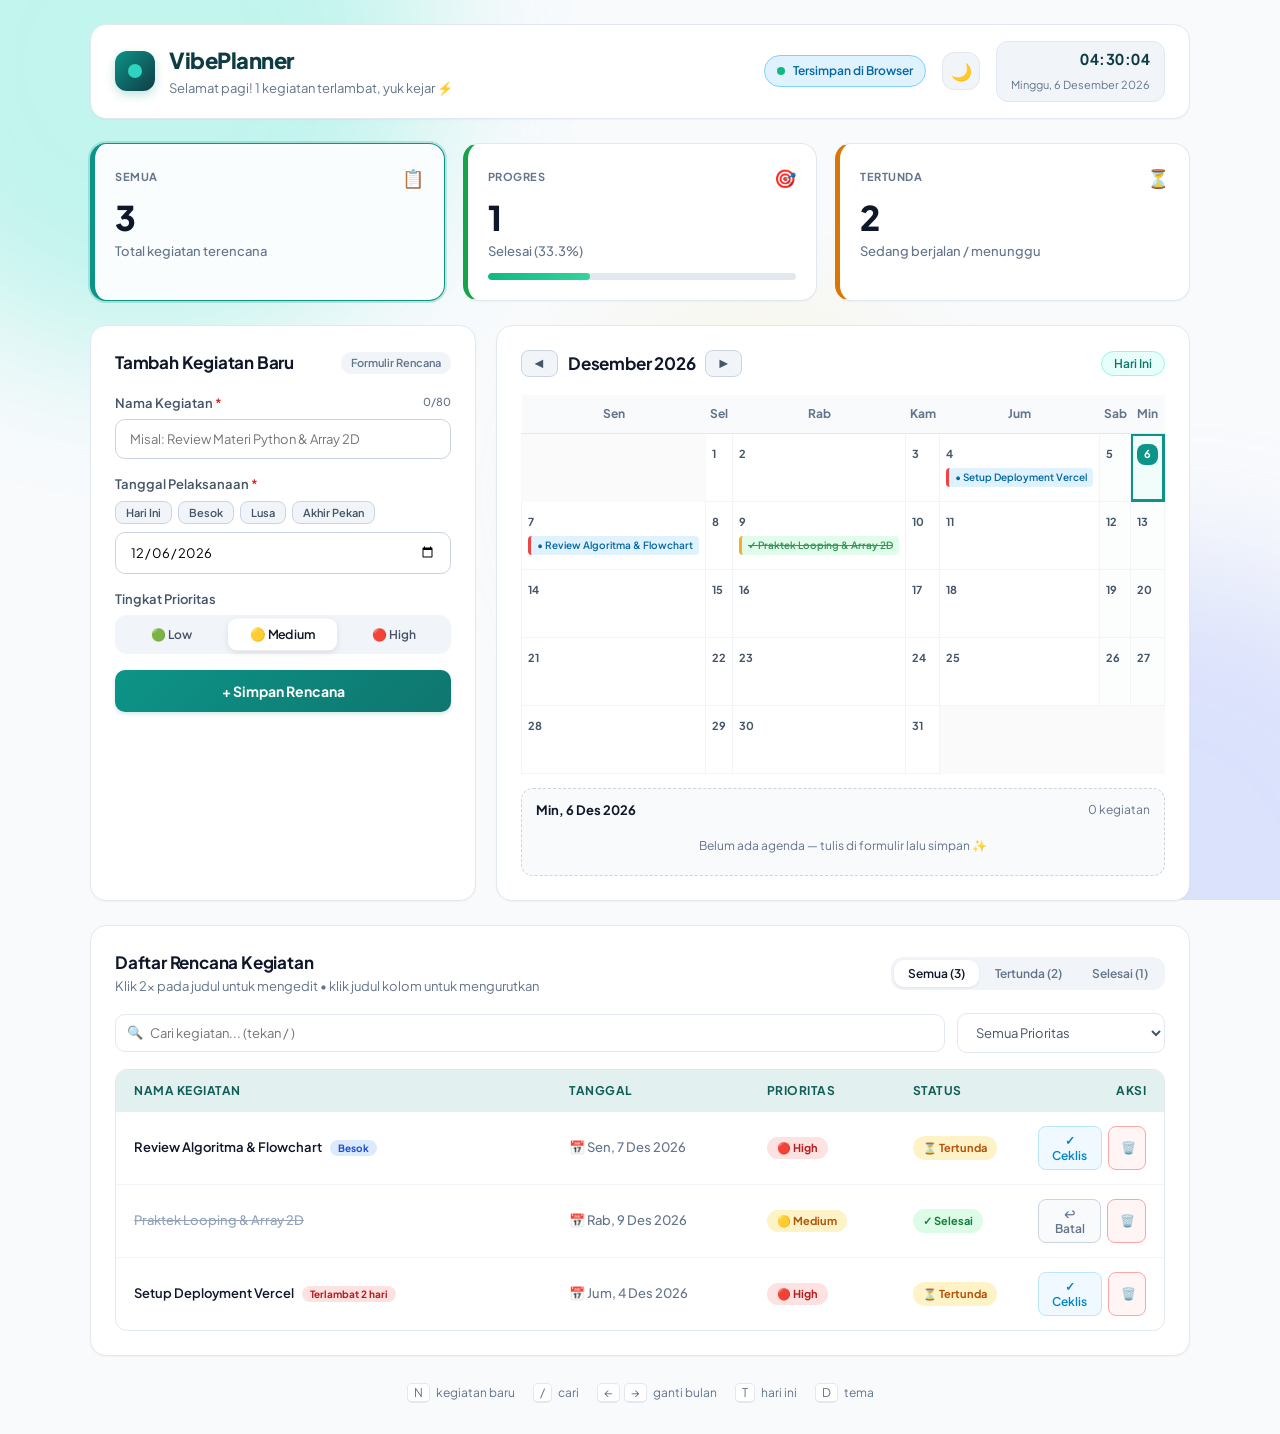
==== public/index.html @ a860b9ff "Add files via upload" ====
<!DOCTYPE html>
<html lang="id">
<head>
    <meta charset="UTF-8">
    <meta name="viewport" content="width=device-width, initial-scale=1.0">
    <title>VibePlanner - Modern Activity & Calendar Planner</title>
    <link rel="preconnect" href="https://fonts.googleapis.com">
    <link rel="preconnect" href="https://fonts.gstatic.com" crossorigin>
    <link href="https://fonts.googleapis.com/css2?family=Plus+Jakarta+Sans:wght@400;500;600;700;800&display=swap" rel="stylesheet">
    <link rel="stylesheet" href="style.css">
</head>
<body>
    <div class="ambient" aria-hidden="true"><i></i><i></i><i></i></div>
    <canvas id="confettiCanvas"></canvas>

    <div class="app-layout">
        <header class="navbar reveal" style="--i:0">
            <div class="brand-group">
                <div class="brand-badge"><span class="brand-dot"></span></div>
                <div>
                    <h1 class="brand-name">VibePlanner</h1>
                    <p class="brand-tagline" id="greetingText">Memuat sapaan...</p>
                </div>
            </div>
            <div class="navbar-actions">
                <div class="autosave-indicator" id="autosaveBadge" data-state="ok">
                    <span class="pulse-dot"></span>
                    <span class="autosave-text">Tersimpan Otomatis</span>
                </div>
                <button class="theme-toggle" id="themeToggle" title="Ganti tema (D)" aria-label="Ganti tema">🌙</button>
                <div class="clock-chip">
                    <span id="liveClock" class="clock-text">00:00:00</span>
                    <span id="currentDateStr" class="date-text">Memuat...</span>
                </div>
            </div>
        </header>

        <section class="stat-container">
            <div class="stat-card teal active-filter reveal" style="--i:1" data-filter="all" title="Tampilkan semua kegiatan">
                <div class="stat-header"><span class="stat-badge">Semua</span><span class="stat-icon">📋</span></div>
                <div class="stat-number" id="statTotal">0</div>
                <div class="stat-meta">Total kegiatan terencana</div>
            </div>
            <div class="stat-card green reveal" style="--i:2" data-filter="completed" title="Filter kegiatan yang selesai">
                <div class="stat-header"><span class="stat-badge">Progres</span><span class="stat-icon">🎯</span></div>
                <div class="stat-number" id="statCompleted">0</div>
                <div class="stat-meta" id="statProgressLabel">Selesai (0%)</div>
                <div class="progress-bar-wrap"><div class="progress-bar-fill" id="progressBar"></div></div>
            </div>
            <div class="stat-card amber reveal" style="--i:3" data-filter="pending" title="Filter kegiatan yang belum selesai">
                <div class="stat-header"><span class="stat-badge">Tertunda</span><span class="stat-icon">⏳</span></div>
                <div class="stat-number" id="statPending">0</div>
                <div class="stat-meta">Sedang berjalan / menunggu</div>
            </div>
        </section>

        <div class="main-grid">
            <section class="card-panel form-panel reveal" style="--i:4">
                <div class="panel-header">
                    <h2 class="panel-title">Tambah Kegiatan Baru</h2>
                    <span class="panel-pill">Formulir Rencana</span>
                </div>
                <form id="addActivityForm" class="modern-form" novalidate>
                    <div class="form-field">
                        <label for="title">Nama Kegiatan <span class="required">*</span>
                            <span class="char-count" id="charCount">0/80</span></label>
                        <input type="text" id="title" maxlength="80" placeholder="Misal: Review Materi Python & Array 2D" autocomplete="off">
                    </div>
                    <div class="form-field">
                        <label for="date">Tanggal Pelaksanaan <span class="required">*</span></label>
                        <div class="date-presets">
                            <button type="button" class="preset-chip" data-preset="0">Hari Ini</button>
                            <button type="button" class="preset-chip" data-preset="1">Besok</button>
                            <button type="button" class="preset-chip" data-preset="2">Lusa</button>
                            <button type="button" class="preset-chip" data-preset="weekend">Akhir Pekan</button>
                        </div>
                        <input type="date" id="date" required>
                    </div>
                    <div class="form-field">
                        <label>Tingkat Prioritas</label>
                        <input type="hidden" id="priority" value="Medium">
                        <div class="prio-seg" id="prioSeg">
                            <button type="button" data-p="Low">🟢 Low</button>
                            <button type="button" data-p="Medium" class="on">🟡 Medium</button>
                            <button type="button" data-p="High">🔴 High</button>
                        </div>
                    </div>
                    <button type="submit" class="btn-submit"><span>+ Simpan Rencana</span></button>
                </form>
            </section>

            <section class="card-panel calendar-panel reveal" style="--i:5">
                <div class="panel-header">
                    <div class="cal-nav-group">
                        <button class="cal-nav-btn" data-month="-1" title="Bulan sebelumnya (←)">◀</button>
                        <h2 class="panel-title" id="calendarTitle">Kalender</h2>
                        <button class="cal-nav-btn" data-month="1" title="Bulan berikutnya (→)">▶</button>
                    </div>
                    <button class="btn-today-pill" id="btnToday" title="Kembali ke hari ini (T)">Hari Ini</button>
                </div>
                <div class="table-responsive">
                    <table class="calendar-table">
                        <thead><tr><th>Sen</th><th>Sel</th><th>Rab</th><th>Kam</th><th>Jum</th><th>Sab</th><th>Min</th></tr></thead>
                        <tbody id="calendarBody"></tbody>
                    </table>
                </div>
                <div class="day-panel" id="dayPanel"></div>
            </section>
        </div>

        <section class="card-panel list-panel reveal" style="--i:6">
            <div class="list-panel-header">
                <div>
                    <h2 class="panel-title" style="margin:0">Daftar Rencana Kegiatan</h2>
                    <p class="panel-subtitle">Klik 2x pada judul untuk mengedit • klik judul kolom untuk mengurutkan</p>
                </div>
                <div class="tab-pill-group">
                    <button class="tab-pill active" data-filter="all">Semua (<span id="countAll">0</span>)</button>
                    <button class="tab-pill" data-filter="pending">Tertunda (<span id="countPending">0</span>)</button>
                    <button class="tab-pill" data-filter="completed">Selesai (<span id="countCompleted">0</span>)</button>
                </div>
            </div>
            <div class="table-toolbar">
                <div class="search-input-wrap">
                    <span class="search-icon">🔍</span>
                    <input type="text" id="searchInput" placeholder="Cari kegiatan... (tekan / )">
                    <button id="clearSearchBtn" class="clear-search" style="display:none" aria-label="Hapus pencarian">✕</button>
                </div>
                <div class="filter-dropdown-wrap">
                    <select id="priorityFilter">
                        <option value="all">Semua Prioritas</option>
                        <option value="High">🔴 Hanya Prioritas Tinggi</option>
                        <option value="Medium">🟡 Hanya Prioritas Sedang</option>
                        <option value="Low">🟢 Hanya Prioritas Rendah</option>
                    </select>
                </div>
            </div>
            <div class="table-container">
                <table class="activity-table">
                    <thead>
                        <tr>
                            <th class="sortable" data-sort="title" style="width:42%">Nama Kegiatan <i></i></th>
                            <th class="sortable" data-sort="date" style="width:19%">Tanggal <i></i></th>
                            <th class="sortable" data-sort="priority" style="width:14%">Prioritas <i></i></th>
                            <th class="sortable" data-sort="completed" style="width:12%">Status <i></i></th>
                            <th style="width:13%;text-align:right">Aksi</th>
                        </tr>
                    </thead>
                    <tbody id="activityTableBody"></tbody>
                </table>
            </div>
        </section>

        <footer class="kbd-hint">
            <span><kbd>N</kbd> kegiatan baru</span><span><kbd>/</kbd> cari</span>
            <span><kbd>←</kbd><kbd>→</kbd> ganti bulan</span><span><kbd>T</kbd> hari ini</span><span><kbd>D</kbd> tema</span>
        </footer>
    </div>

    <div id="toastStack" class="toast-stack" aria-live="polite"></div>
    <script src="script.js"></script>
</body>
</html>
---- public/style.css ----
:root {
    --primary: #0d9488;
    --primary-light: #14b8a6;
    --primary-dark: #0f766e;
    --brand-dark: #0f3c44;
    --bg-main: #f8fafc;
    --card-surface: #ffffff;
    --border-color: #e2e8f0;
    --text-primary: #0f172a;
    --text-secondary: #475569;
    --text-muted: #64748b;
    --success: #16a34a;
    --warning: #d97706;
    --danger: #dc2626;
    --shadow-sm: 0 1px 2px 0 rgba(0, 0, 0, 0.04);
    --shadow-md: 0 4px 6px -1px rgba(0, 0, 0, 0.05), 0 2px 4px -2px rgba(0, 0, 0, 0.05);
    --shadow-lg: 0 10px 15px -3px rgba(0, 0, 0, 0.06), 0 4px 6px -4px rgba(0, 0, 0, 0.06);
    --radius-md: 12px;
    --radius-lg: 16px;
}

* {
    box-sizing: border-box;
}

body {
    margin: 0;
    padding: 24px 16px;
    font-family: 'Plus Jakarta Sans', -apple-system, BlinkMacSystemFont, "Segoe UI", Roboto, sans-serif;
    background-color: var(--bg-main);
    color: var(--text-primary);
    line-height: 1.5;
    -webkit-font-smoothing: antialiased;
}

#confettiCanvas {
    position: fixed;
    top: 0;
    left: 0;
    width: 100%;
    height: 100%;
    pointer-events: none;
    z-index: 99999;
}

.app-layout {
    max-width: 1100px;
    margin: 0 auto;
}

/* NAVBAR */
.navbar {
    display: flex;
    justify-content: space-between;
    align-items: center;
    background: var(--card-surface);
    border: 1px solid var(--border-color);
    padding: 16px 24px;
    border-radius: var(--radius-lg);
    box-shadow: var(--shadow-sm);
    margin-bottom: 24px;
    flex-wrap: wrap;
    gap: 16px;
}

.brand-group {
    display: flex;
    align-items: center;
    gap: 14px;
}

.brand-badge {
    width: 40px;
    height: 40px;
    background: linear-gradient(135deg, #0d9488, #0f3c44);
    border-radius: 12px;
    display: flex;
    align-items: center;
    justify-content: center;
    box-shadow: 0 4px 10px rgba(13, 148, 136, 0.25);
}

.brand-dot {
    width: 14px;
    height: 14px;
    background-color: #2dd4bf;
    border-radius: 50%;
}

.brand-name {
    margin: 0;
    font-size: 22px;
    font-weight: 800;
    color: var(--brand-dark);
    letter-spacing: -0.5px;
}

.brand-tagline {
    margin: 2px 0 0 0;
    font-size: 13px;
    color: var(--text-muted);
}

.navbar-actions {
    display: flex;
    align-items: center;
    gap: 16px;
}

.autosave-indicator {
    display: inline-flex;
    align-items: center;
    gap: 8px;
    padding: 6px 12px;
    background-color: #ecfdf5;
    border: 1px solid #a7f3d0;
    border-radius: 20px;
    font-size: 12px;
    font-weight: 600;
    color: #047857;
}

.pulse-dot {
    width: 8px;
    height: 8px;
    background-color: #10b981;
    border-radius: 50%;
    box-shadow: 0 0 0 0 rgba(16, 185, 129, 0.7);
    animation: greenPulse 2s infinite;
}

@keyframes greenPulse {
    0% { transform: scale(0.95); box-shadow: 0 0 0 0 rgba(16, 185, 129, 0.7); }
    70% { transform: scale(1); box-shadow: 0 0 0 6px rgba(16, 185, 129, 0); }
    100% { transform: scale(0.95); box-shadow: 0 0 0 0 rgba(16, 185, 129, 0); }
}

.clock-chip {
    text-align: right;
    background: #f1f5f9;
    padding: 6px 14px;
    border-radius: 12px;
    border: 1px solid #e2e8f0;
}

.clock-text {
    font-size: 15px;
    font-weight: 700;
    color: var(--brand-dark);
    letter-spacing: 0.5px;
    display: block;
}

.date-text {
    font-size: 11px;
    color: var(--text-muted);
}

.stat-container {
    display: grid;
    grid-template-columns: repeat(3, 1fr);
    gap: 18px;
    margin-bottom: 24px;
}

.stat-card {
    background: var(--card-surface);
    border: 1px solid var(--border-color);
    border-radius: var(--radius-lg);
    padding: 20px;
    box-shadow: var(--shadow-sm);
    cursor: pointer;
    user-select: none;
    transition: all 0.25s cubic-bezier(0.4, 0, 0.2, 1);
    position: relative;
}

.stat-card:hover {
    transform: translateY(-3px);
    box-shadow: var(--shadow-md);
}

.stat-card.active-filter {
    border-color: var(--primary);
    box-shadow: 0 0 0 2px rgba(13, 148, 136, 0.2), var(--shadow-sm);
    background-color: #fafdfd;
}

.stat-card.teal { border-left: 5px solid var(--primary); }
.stat-card.green { border-left: 5px solid var(--success); }
.stat-card.amber { border-left: 5px solid var(--warning); }

.stat-header {
    display: flex;
    justify-content: space-between;
    align-items: center;
    margin-bottom: 8px;
}

.stat-badge {
    font-size: 11px;
    font-weight: 700;
    text-transform: uppercase;
    letter-spacing: 0.5px;
    color: var(--text-muted);
}

.stat-icon {
    font-size: 18px;
}

.stat-number {
    font-size: 34px;
    font-weight: 800;
    color: var(--text-primary);
    line-height: 1.1;
}

.stat-meta {
    font-size: 13px;
    color: var(--text-muted);
    margin-top: 6px;
    font-weight: 500;
}

.progress-bar-wrap {
    background: #e2e8f0;
    border-radius: 10px;
    height: 7px;
    width: 100%;
    overflow: hidden;
    margin-top: 12px;
}

.progress-bar-fill {
    background: linear-gradient(90deg, #10b981, #059669);
    height: 100%;
    width: 0%;
    border-radius: 10px;
    transition: width 0.7s cubic-bezier(0.4, 0, 0.2, 1);
}

.main-grid {
    display: grid;
    grid-template-columns: 1fr 1.35fr;
    gap: 20px;
    margin-bottom: 24px;
}

.card-panel {
    background: var(--card-surface);
    border: 1px solid var(--border-color);
    border-radius: var(--radius-lg);
    padding: 24px;
    box-shadow: var(--shadow-sm);
}

.panel-header {
    display: flex;
    justify-content: space-between;
    align-items: center;
    margin-bottom: 18px;
}

.panel-title {
    margin: 0;
    font-size: 17px;
    font-weight: 700;
    color: var(--text-primary);
    letter-spacing: -0.2px;
}

.panel-pill {
    background: #f1f5f9;
    color: var(--text-muted);
    font-size: 11px;
    font-weight: 600;
    padding: 3px 10px;
    border-radius: 20px;
}

.modern-form .form-field {
    margin-bottom: 16px;
}

.modern-form label {
    display: block;
    font-size: 13px;
    font-weight: 600;
    color: var(--text-secondary);
    margin-bottom: 6px;
}

.required {
    color: var(--danger);
}

.date-presets {
    display: flex;
    gap: 6px;
    margin-bottom: 8px;
    flex-wrap: wrap;
}

.preset-chip {
    padding: 4px 10px;
    font-size: 11px;
    font-weight: 600;
    background: #f1f5f9;
    border: 1px solid #cbd5e1;
    border-radius: 8px;
    cursor: pointer;
    transition: all 0.15s;
    color: var(--text-secondary);
}

.preset-chip:hover {
    background: var(--primary);
    color: #ffffff;
    border-color: var(--primary);
}

.modern-form input, .modern-form select {
    width: 100%;
    padding: 11px 14px;
    border-radius: 10px;
    border: 1px solid #cbd5e1;
    font-size: 13px;
    font-family: inherit;
    background-color: #ffffff;
    transition: border-color 0.2s, box-shadow 0.2s;
}

.modern-form input:focus, .modern-form select:focus {
    outline: none;
    border-color: var(--primary);
    box-shadow: 0 0 0 3px rgba(13, 148, 136, 0.18);
}

.btn-submit {
    width: 100%;
    padding: 12px;
    background: linear-gradient(135deg, #0d9488, #0f766e);
    color: #ffffff;
    border: none;
    border-radius: 10px;
    font-size: 14px;
    font-weight: 700;
    cursor: pointer;
    transition: all 0.2s;
    box-shadow: 0 2px 4px rgba(13, 148, 136, 0.2);
}

.btn-submit:hover {
    background: linear-gradient(135deg, #0f766e, #115e59);
    transform: translateY(-1px);
    box-shadow: 0 4px 8px rgba(13, 148, 136, 0.3);
}

.btn-submit:active {
    transform: translateY(0);
}

.cal-nav-group {
    display: flex;
    align-items: center;
    gap: 10px;
}

.cal-nav-btn {
    background: #f1f5f9;
    border: 1px solid #cbd5e1;
    border-radius: 8px;
    padding: 6px 12px;
    cursor: pointer;
    font-size: 11px;
    font-weight: 700;
    transition: all 0.15s;
    color: var(--text-secondary);
}

.cal-nav-btn:hover {
    background: var(--primary);
    color: white;
    border-color: var(--primary);
}

.btn-today-pill {
    background: #e6fffa;
    border: 1px solid #99f6e4;
    color: #0f766e;
    font-size: 12px;
    font-weight: 600;
    padding: 4px 12px;
    border-radius: 14px;
    cursor: pointer;
    transition: all 0.15s;
}

.btn-today-pill:hover {
    background: #ccfbf1;
}

.calendar-table {
    width: 100%;
    border-collapse: collapse;
}

.calendar-table th {
    font-size: 12px;
    color: var(--text-muted);
    padding: 10px 4px;
    text-align: center;
    background: #f8fafc;
    border-bottom: 1px solid var(--border-color);
}

.calendar-table td.cal-cell {
    border: 1px solid #f1f5f9;
    height: 68px;
    vertical-align: top;
    padding: 6px;
    width: 14.28%;
    cursor: pointer;
    transition: background-color 0.15s, transform 0.15s;
}

.calendar-table td.cal-cell:hover {
    background-color: #f0fdfa;
    transform: scale(1.02);
}

.calendar-table td.selected-cell {
    background-color: #f0fdfa;
    border-color: var(--primary);
}

.cal-empty {
    background: #fafafa;
    border: 1px solid #f8fafc;
}

.cal-day-num {
    font-size: 11px;
    font-weight: 700;
    color: var(--text-secondary);
}

.is-today .cal-day-num {
    background-color: var(--primary);
    color: white;
    padding: 2px 7px;
    border-radius: 8px;
    display: inline-block;
}

.cal-badge {
    font-size: 10px;
    padding: 2px 6px;
    border-radius: 4px;
    margin-top: 4px;
    white-space: nowrap;
    overflow: hidden;
    text-overflow: ellipsis;
    font-weight: 600;
}

.badge-pending {
    background-color: #e0f2fe;
    color: #0369a1;
}

.badge-done {
    background-color: #dcfce7;
    color: #15803d;
    text-decoration: line-through;
    opacity: 0.85;
}

.calendar-footer-hint {
    font-size: 12px;
    color: var(--text-muted);
    margin-top: 12px;
    text-align: center;
}

.list-panel-header {
    display: flex;
    justify-content: space-between;
    align-items: center;
    margin-bottom: 16px;
    flex-wrap: wrap;
    gap: 12px;
}

.panel-subtitle {
    margin: 2px 0 0 0;
    font-size: 13px;
    color: var(--text-muted);
}

.tab-pill-group {
    display: flex;
    background: #f1f5f9;
    padding: 3px;
    border-radius: 12px;
    gap: 2px;
}

.tab-pill {
    border: none;
    background: transparent;
    padding: 6px 14px;
    font-size: 12px;
    font-weight: 600;
    color: var(--text-muted);
    border-radius: 10px;
    cursor: pointer;
    transition: all 0.2s;
    font-family: inherit;
}

.tab-pill.active {
    background: #ffffff;
    color: var(--text-primary);
    box-shadow: 0 1px 3px rgba(0, 0, 0, 0.08);
}

.table-toolbar {
    display: flex;
    gap: 12px;
    margin-bottom: 16px;
    flex-wrap: wrap;
}

.search-input-wrap {
    flex: 1;
    min-width: 260px;
    position: relative;
    display: flex;
    align-items: center;
}

.search-icon {
    position: absolute;
    left: 12px;
    font-size: 13px;
    color: var(--text-muted);
}

.search-input-wrap input {
    width: 100%;
    padding: 10px 36px 10px 34px;
    border: 1px solid var(--border-color);
    border-radius: 10px;
    font-size: 13px;
    font-family: inherit;
    background: #ffffff;
    transition: all 0.2s;
}

.search-input-wrap input:focus {
    outline: none;
    border-color: var(--primary);
    box-shadow: 0 0 0 3px rgba(13, 148, 136, 0.15);
}

.clear-search {
    position: absolute;
    right: 10px;
    background: none;
    border: none;
    cursor: pointer;
    color: var(--text-muted);
    font-size: 14px;
}

.filter-dropdown-wrap select {
    padding: 10px 14px;
    border: 1px solid var(--border-color);
    border-radius: 10px;
    font-size: 13px;
    font-family: inherit;
    background: #ffffff;
    color: var(--text-secondary);
}

.table-container {
    border: 1px solid var(--border-color);
    border-radius: var(--radius-md);
    overflow: hidden;
}

.activity-table {
    width: 100%;
    border-collapse: collapse;
    text-align: left;
}

.activity-table th {
    background-color: #e2f0ef;
    color: #115e59;
    padding: 12px 18px;
    font-size: 12px;
    font-weight: 700;
    text-transform: uppercase;
    letter-spacing: 0.5px;
}

.activity-table td {
    padding: 14px 18px;
    border-bottom: 1px solid #f1f5f9;
    font-size: 13px;
}

.activity-table tr:hover td {
    background-color: #f8fafc;
}

.activity-table tr:last-child td {
    border-bottom: none;
}

.priority-pill {
    display: inline-block;
    padding: 3px 10px;
    border-radius: 20px;
    font-size: 11px;
    font-weight: 700;
}

.status-badge {
    display: inline-block;
    padding: 4px 10px;
    border-radius: 20px;
    font-size: 11px;
    font-weight: 700;
}

.status-badge.done {
    background-color: #dcfce7;
    color: #15803d;
}

.status-badge.pending {
    background-color: #fef3c7;
    color: #b45309;
}

.btn-action {
    padding: 6px 12px;
    font-size: 12px;
    font-weight: 600;
    border-radius: 8px;
    cursor: pointer;
    border: 1px solid #cbd5e1;
    background: #ffffff;
    font-family: inherit;
    transition: all 0.15s;
}

.btn-toggle-done {
    color: #0284c7;
    border-color: #bae6fd;
    background-color: #f0f9ff;
}

.btn-toggle-done:hover {
    background-color: #e0f2fe;
    transform: scale(1.03);
}

.btn-toggle-undo {
    color: #64748b;
    background-color: #f8fafc;
}

.btn-delete {
    color: #dc2626;
    border-color: #fca5a5;
    background-color: #fff5f5;
}

.btn-delete:hover {
    background-color: #fee2e2;
    transform: scale(1.05);
}

.toast-box {
    position: fixed;
    bottom: 24px;
    right: 24px;
    background: #0f172a;
    color: #ffffff;
    padding: 12px 20px;
    border-radius: 10px;
    font-size: 13px;
    font-weight: 500;
    box-shadow: var(--shadow-lg);
    display: none;
    z-index: 9999;
    animation: toastIn 0.25s ease-out;
}

@keyframes toastIn {
    from { opacity: 0; transform: translateY(10px); }
    to { opacity: 1; transform: translateY(0); }
}

@media (max-width: 768px) {
    .stat-container { grid-template-columns: 1fr; }
    .main-grid { grid-template-columns: 1fr; }
    .navbar { flex-direction: column; align-items: flex-start; }
    .navbar-actions { width: 100%; justify-content: space-between; }
    .list-panel-header { flex-direction: column; align-items: flex-start; }
    .table-toolbar { flex-direction: column; }
    .search-input-wrap { width: 100%; }
}


/* =====================================================
   INTERAKTIF & HIDUP — tambahan v2
   ===================================================== */
html { scroll-behavior: smooth; }
body { transition: background-color .4s, color .4s; }
button { font-family: inherit; position: relative; overflow: hidden; }

/* latar bergerak */
.ambient { position: fixed; inset: 0; z-index: -1; overflow: hidden; pointer-events: none; }
.ambient i { position: absolute; width: 46vmax; height: 46vmax; border-radius: 50%; filter: blur(70px); opacity: .35; animation: drift 22s ease-in-out infinite alternate; }
.ambient i:nth-child(1) { background: #5eead4; top: -18vmax; left: -12vmax; }
.ambient i:nth-child(2) { background: #a5b4fc; bottom: -20vmax; right: -14vmax; animation-delay: -7s; }
.ambient i:nth-child(3) { background: #fde68a; top: 35%; left: 45%; width: 28vmax; height: 28vmax; opacity: .22; animation-delay: -13s; }
@keyframes drift { to { transform: translate(7vmax, 5vmax) scale(1.15) rotate(25deg); } }

/* animasi masuk */
.reveal { animation: rise .7s cubic-bezier(.2, .8, .2, 1) backwards; animation-delay: calc(var(--i, 0) * 90ms); }
@keyframes rise { from { opacity: 0; transform: translateY(24px) scale(.98); } to { opacity: 1; transform: none; } }

/* spotlight kursor */
.card-panel, .stat-card { isolation: isolate; }
.card-panel::before, .stat-card::before {
    content: ''; position: absolute; inset: 0; z-index: -1; pointer-events: none; opacity: 0; transition: opacity .3s;
    background: radial-gradient(260px circle at var(--mx, 50%) var(--my, 50%), rgba(20, 184, 166, .13), transparent 70%);
}
.card-panel { position: relative; transition: box-shadow .3s, border-color .3s, background-color .4s; }
.card-panel:hover::before, .stat-card:hover::before { opacity: 1; }
.card-panel:hover { box-shadow: var(--shadow-md); border-color: #99f6e4; }
.stat-card { transition: box-shadow .25s, border-color .25s, background-color .4s, transform .15s ease-out; overflow: hidden; }
.stat-card:hover .stat-icon { animation: wiggle .6s; }
@keyframes wiggle { 25% { transform: rotate(-18deg) scale(1.25); } 60% { transform: rotate(14deg) scale(1.25); } }
.stat-number.bump { animation: bump .5s; }
@keyframes bump { 40% { transform: scale(1.18); color: var(--primary); } }
.progress-bar-fill { background-size: 200% 100%; background-image: linear-gradient(90deg, #10b981, #34d399, #10b981); animation: shimmer 2.4s linear infinite; }
@keyframes shimmer { to { background-position: -200% 0; } }

/* ripple */
.ripple { position: absolute; width: 14px; height: 14px; margin: -7px; border-radius: 50%; background: rgba(255, 255, 255, .55); pointer-events: none; animation: ripple .6s ease-out forwards; }
.stat-card .ripple, .btn-toggle-done .ripple, .tab-pill .ripple { background: rgba(13, 148, 136, .25); }
@keyframes ripple { to { transform: scale(26); opacity: 0; } }

/* navbar */
.brand-badge { animation: float 4s ease-in-out infinite; }
.brand-dot { animation: glow 2s ease-in-out infinite; }
@keyframes float { 50% { transform: translateY(-3px) rotate(-4deg); } }
@keyframes glow { 50% { box-shadow: 0 0 14px 4px rgba(45, 212, 191, .7); transform: scale(1.2); } }
.autosave-indicator { transition: all .3s; }
.autosave-indicator[data-state="saving"] { background: #fef3c7; border-color: #fcd34d; color: #b45309; }
.autosave-indicator[data-state="saving"] .pulse-dot { background: #f59e0b; animation-duration: .6s; }
.autosave-indicator[data-state="offline"] { background: #e0f2fe; border-color: #7dd3fc; color: #0369a1; }
.theme-toggle { width: 38px; height: 38px; border-radius: 12px; border: 1px solid var(--border-color); background: #f1f5f9; cursor: pointer; font-size: 17px; transition: transform .3s, background .2s; }
.theme-toggle:hover { transform: rotate(25deg) scale(1.1); background: #e6fffa; }
.clock-text { font-variant-numeric: tabular-nums; }

/* form */
.char-count { float: right; font-weight: 500; font-size: 11px; color: var(--text-muted); }
.prio-seg { display: grid; grid-template-columns: repeat(3, 1fr); gap: 6px; background: #f1f5f9; padding: 4px; border-radius: 12px; }
.prio-seg button { border: none; background: transparent; padding: 8px 4px; font-size: 12px; font-weight: 600; border-radius: 9px; cursor: pointer; color: var(--text-secondary); transition: all .2s; }
.prio-seg button:hover { background: rgba(255, 255, 255, .7); }
.prio-seg button.on { background: #fff; color: var(--text-primary); box-shadow: 0 2px 6px rgba(0, 0, 0, .1); transform: scale(1.04); }
.preset-chip:active { transform: scale(.92); }
.btn-submit.ok { background: linear-gradient(135deg, #16a34a, #15803d); }
.modern-form.shake { animation: shake .45s; }
@keyframes shake { 20%, 60% { transform: translateX(-7px); } 40%, 80% { transform: translateX(7px); } }

/* kalender */
.cal-nav-btn:active { transform: scale(.88); }
.calendar-table tbody.slide-l { animation: slideL .35s ease-out; }
.calendar-table tbody.slide-r { animation: slideR .35s ease-out; }
@keyframes slideL { from { opacity: 0; transform: translateX(40px); } to { opacity: 1; transform: none; } }
@keyframes slideR { from { opacity: 0; transform: translateX(-40px); } to { opacity: 1; transform: none; } }
.cal-cell { animation: pop .4s backwards; animation-delay: calc(var(--d, 0) * 8ms); position: relative; outline: none; }
@keyframes pop { from { opacity: 0; transform: scale(.85); } to { opacity: 1; transform: none; } }
.cal-cell.weekend { background: #fcfdfd; }
.cal-cell:focus-visible { box-shadow: inset 0 0 0 2px var(--primary-light); }
.calendar-table td.cal-cell:hover { z-index: 2; box-shadow: var(--shadow-md); }
.calendar-table td.selected-cell { box-shadow: inset 0 0 0 2px var(--primary); }
.is-today .cal-day-num { animation: todayPulse 2s infinite; }
@keyframes todayPulse { 50% { box-shadow: 0 0 0 5px rgba(13, 148, 136, .22); } }
.cal-badge { border-left: 3px solid transparent; transition: transform .15s; }
.cal-badge:hover { transform: translateX(2px); }
.cal-badge.pr-High { border-left-color: #ef4444; }
.cal-badge.pr-Medium { border-left-color: #f59e0b; }
.cal-badge.pr-Low { border-left-color: #22c55e; }
.cal-more { font-size: 10px; color: var(--text-muted); margin-top: 3px; font-weight: 600; }

.day-panel { margin-top: 14px; padding: 12px 14px; background: #f8fafc; border: 1px dashed #cbd5e1; border-radius: 12px; min-height: 64px; animation: rise .4s both; }
.day-head { display: flex; justify-content: space-between; font-size: 13px; margin-bottom: 8px; }
.day-head span { color: var(--text-muted); font-size: 12px; }
.day-empty { text-align: center; color: var(--text-muted); font-size: 12px; padding: 8px; }
.day-item { display: flex; align-items: center; gap: 10px; padding: 7px 8px; border-radius: 8px; font-size: 13px; cursor: pointer; transition: background .15s; }
.day-item:hover { background: rgba(13, 148, 136, .08); }
.day-item span { flex: 1; transition: color .3s; }
.day-item.done span { text-decoration: line-through; color: #94a3b8; }
.day-item input { accent-color: var(--primary); width: 16px; height: 16px; cursor: pointer; }
.dot { width: 9px; height: 9px; border-radius: 50%; }
.dot.pr-High { background: #ef4444; } .dot.pr-Medium { background: #f59e0b; } .dot.pr-Low { background: #22c55e; }

/* tabel */
.tab-pill:hover:not(.active) { background: rgba(255, 255, 255, .6); color: var(--text-primary); }
.sortable { cursor: pointer; user-select: none; transition: background .15s; }
.sortable:hover { background: #cfe8e5; }
.sortable i { font-style: normal; font-size: 9px; margin-left: 4px; }
.t-title { font-weight: 600; color: var(--text-primary); }
.t-title.t-done { text-decoration: line-through; color: #94a3b8; font-weight: 500; }
.t-date { color: var(--text-muted); font-weight: 500; }
.chip { font-style: normal; font-size: 10px; font-weight: 700; padding: 2px 8px; border-radius: 10px; margin-left: 6px; white-space: nowrap; }
.chip.late { background: #fee2e2; color: #b91c1c; animation: blink 1.6s infinite; }
.chip.soon { background: #dbeafe; color: #1d4ed8; }
@keyframes blink { 50% { opacity: .55; } }
mark { background: #fde68a; color: inherit; border-radius: 3px; padding: 0 2px; }
.row-actions { display: inline-flex; gap: 6px; }
.btn-action:active { transform: scale(.92); }
.priority-pill.pr-High { background: #fee2e2; color: #b91c1c; }
.priority-pill.pr-Medium { background: #fef3c7; color: #b45309; }
.priority-pill.pr-Low { background: #ecfdf5; color: #047857; }
.activity-table tbody tr { transition: background .2s; }
.row-new { animation: rowIn .6s cubic-bezier(.2, .8, .2, 1); }
.row-flash { animation: flash .8s; }
.row-done { animation: flashGreen 1s; }
.row-out { animation: rowOut .3s forwards; }
@keyframes rowIn { from { opacity: 0; transform: translateX(-30px); background: #ccfbf1; } }
@keyframes flash { 30% { background: #fef9c3; } }
@keyframes flashGreen { 30% { background: #bbf7d0; } }
@keyframes rowOut { to { opacity: 0; transform: translateX(50px) scale(.96); } }
.inline-edit { width: 100%; padding: 6px 10px; border: 2px solid var(--primary); border-radius: 8px; font: inherit; font-size: 13px; background: #fff; color: #0f172a; outline: none; box-shadow: 0 0 0 4px rgba(13, 148, 136, .15); }
.empty-row { text-align: center; color: var(--text-muted); padding: 36px 16px !important; }
.empty-emoji { font-size: 34px; animation: float 3s ease-in-out infinite; }
.search-input-wrap input { transition: all .25s; }
.search-input-wrap input:focus { transform: scale(1.01); }

/* toast bertumpuk */
.toast-stack { position: fixed; bottom: 22px; right: 22px; display: flex; flex-direction: column; gap: 8px; z-index: 9999; max-width: calc(100vw - 32px); }
.toast { display: flex; align-items: center; gap: 14px; background: #0f172a; color: #fff; padding: 12px 18px; border-radius: 12px; font-size: 13px; font-weight: 500; box-shadow: var(--shadow-lg); animation: toastIn .3s cubic-bezier(.2, .8, .2, 1); }
.toast.out { animation: toastOut .25s forwards; }
.toast button { background: #14b8a6; color: #fff; border: none; border-radius: 8px; padding: 4px 12px; font-size: 12px; font-weight: 700; cursor: pointer; }
.toast button:hover { background: #2dd4bf; }
@keyframes toastOut { to { opacity: 0; transform: translateX(30px); } }

.kbd-hint { display: flex; flex-wrap: wrap; justify-content: center; gap: 6px 18px; margin: 28px 0 8px; font-size: 12px; color: var(--text-muted); }
kbd { background: var(--card-surface); border: 1px solid var(--border-color); border-bottom-width: 2px; border-radius: 5px; padding: 1px 6px; margin-right: 4px; font: 600 11px inherit; font-family: inherit; }

/* mode gelap */
[data-theme="dark"] {
    --bg-main: #0b1220; --card-surface: #111a2b; --border-color: #22304a;
    --text-primary: #e6edf7; --text-secondary: #b0bccf; --text-muted: #8a9ab2; --brand-dark: #5eead4;
    color-scheme: dark;
}
[data-theme="dark"] .ambient i { opacity: .16; }
[data-theme="dark"] .stat-card.active-filter { background-color: #12243a; }
[data-theme="dark"] .clock-chip, [data-theme="dark"] .theme-toggle, [data-theme="dark"] .preset-chip,
[data-theme="dark"] .cal-nav-btn, [data-theme="dark"] .panel-pill, [data-theme="dark"] .tab-pill-group,
[data-theme="dark"] .prio-seg { background: #1a2740; border-color: #2c3d5c; color: var(--text-secondary); }
[data-theme="dark"] .prio-seg button.on, [data-theme="dark"] .tab-pill.active { background: #263754; color: #fff; }
[data-theme="dark"] .modern-form input, [data-theme="dark"] .modern-form select, [data-theme="dark"] .search-input-wrap input,
[data-theme="dark"] .filter-dropdown-wrap select, [data-theme="dark"] .inline-edit { background: #0e1626; border-color: #2c3d5c; color: var(--text-primary); }
[data-theme="dark"] .calendar-table th { background: #0e1626; }
[data-theme="dark"] .calendar-table td.cal-cell { border-color: #1b2a44; }
[data-theme="dark"] .cal-empty, [data-theme="dark"] .cal-cell.weekend { background: #0e1626; border-color: #1b2a44; }
[data-theme="dark"] .calendar-table td.cal-cell:hover, [data-theme="dark"] .calendar-table td.selected-cell { background: #12304a; }
[data-theme="dark"] .day-panel { background: #0e1626; border-color: #2c3d5c; }
[data-theme="dark"] .activity-table th { background: #14304a; color: #5eead4; }
[data-theme="dark"] .sortable:hover { background: #1a3d5c; }
[data-theme="dark"] .activity-table td { border-color: #1b2a44; }
[data-theme="dark"] .activity-table tr:hover td { background: #152238; }
[data-theme="dark"] .badge-pending { background: #0c3a5c; color: #7dd3fc; }
[data-theme="dark"] .badge-done, [data-theme="dark"] .status-badge.done { background: #0f3b26; color: #86efac; }
[data-theme="dark"] .status-badge.pending, [data-theme="dark"] .priority-pill.pr-Medium { background: #4a3410; color: #fcd34d; }
[data-theme="dark"] .priority-pill.pr-High { background: #4c1d1d; color: #fca5a5; }
[data-theme="dark"] .priority-pill.pr-Low { background: #0f3b26; color: #86efac; }
[data-theme="dark"] .btn-action { background: #1a2740; border-color: #2c3d5c; color: var(--text-secondary); }
[data-theme="dark"] .btn-delete { background: #3b1a1f; border-color: #7f1d1d; color: #fca5a5; }
[data-theme="dark"] .btn-toggle-done { background: #0c2f4a; border-color: #155e8a; color: #7dd3fc; }
[data-theme="dark"] .btn-today-pill { background: #0f3b3a; border-color: #115e59; color: #5eead4; }
[data-theme="dark"] .chip.late { background: #4c1d1d; color: #fca5a5; }
[data-theme="dark"] .chip.soon { background: #1e3a8a; color: #bfdbfe; }
[data-theme="dark"] .t-title.t-done, [data-theme="dark"] .day-item.done span { color: #64748b; }
[data-theme="dark"] mark { background: #854d0e; color: #fff; }
[data-theme="dark"] .toast { background: #e6edf7; color: #0f172a; }

@media (max-width: 768px) { .toast-stack { left: 16px; right: 16px; bottom: 14px; } .kbd-hint { display: none; } }
@media (prefers-reduced-motion: reduce) { *, *::before, *::after { animation-duration: .01ms !important; animation-iteration-count: 1 !important; transition-duration: .01ms !important; } }
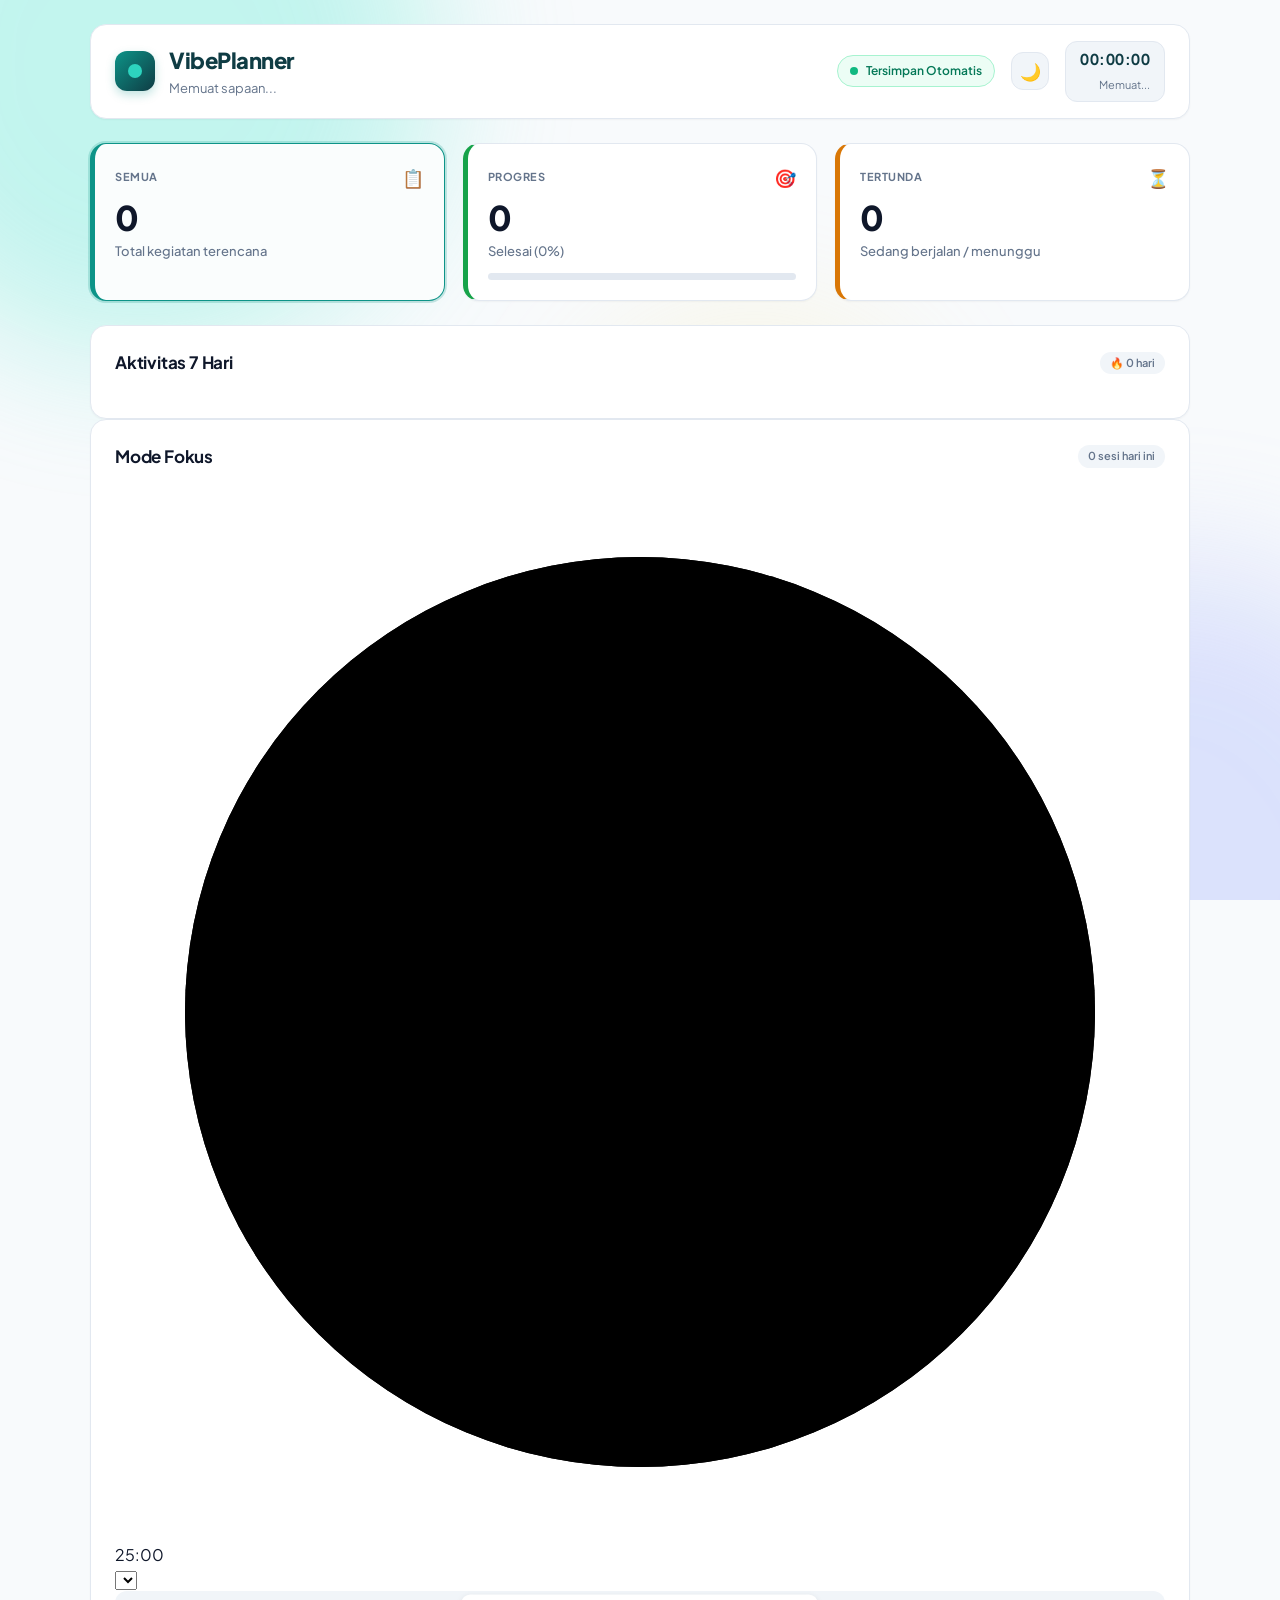
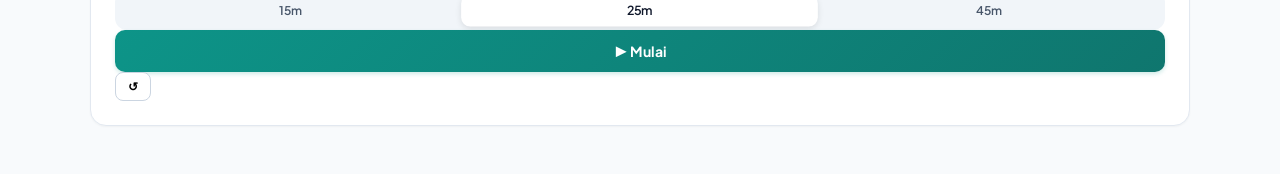
==== commit 2423e003: "Update index.html" ====
--- a/public/index.html
+++ b/public/index.html
@@ -54,110 +54,25 @@
             </div>
         </section>
 
-        <div class="main-grid">
-            <section class="card-panel form-panel reveal" style="--i:4">
-                <div class="panel-header">
-                    <h2 class="panel-title">Tambah Kegiatan Baru</h2>
-                    <span class="panel-pill">Formulir Rencana</span>
-                </div>
-                <form id="addActivityForm" class="modern-form" novalidate>
-                    <div class="form-field">
-                        <label for="title">Nama Kegiatan <span class="required">*</span>
-                            <span class="char-count" id="charCount">0/80</span></label>
-                        <input type="text" id="title" maxlength="80" placeholder="Misal: Review Materi Python & Array 2D" autocomplete="off">
+        <section class="insight-grid">
+            <div class="card-panel reveal" style="--i:4">
+                <div class="panel-header"><h2 class="panel-title">Aktivitas 7 Hari</h2><span class="panel-pill" id="streakPill">🔥 0 hari</span></div>
+                <div class="week-chart" id="weekChart"></div>
+            </div>
+            <div class="card-panel focus-card reveal" style="--i:5">
+                <div class="panel-header"><h2 class="panel-title">Mode Fokus</h2><span class="panel-pill" id="focusCount">0 sesi hari ini</span></div>
+                <div class="focus-body">
+                    <div class="ring">
+                        <svg viewBox="0 0 120 120"><circle class="ring-bg" cx="60" cy="60" r="52"/><circle class="ring-fg" id="ringFg" cx="60" cy="60" r="52"/></svg>
+                        <div class="ring-time" id="focusTime">25:00</div>
                     </div>
-                    <div class="form-field">
-                        <label for="date">Tanggal Pelaksanaan <span class="required">*</span></label>
-                        <div class="date-presets">
-                            <button type="button" class="preset-chip" data-preset="0">Hari Ini</button>
-                            <button type="button" class="preset-chip" data-preset="1">Besok</button>
-                            <button type="button" class="preset-chip" data-preset="2">Lusa</button>
-                            <button type="button" class="preset-chip" data-preset="weekend">Akhir Pekan</button>
-                        </div>
-                        <input type="date" id="date" required>
+                    <div class="focus-ctrl">
+                        <select id="focusTask" aria-label="Pilih kegiatan untuk difokuskan"></select>
+                        <div class="prio-seg" id="focusLen"><button data-m="15">15m</button><button data-m="25" class="on">25m</button><button data-m="45">45m</button></div>
+                        <div class="focus-btns"><button class="btn-submit" id="focusStart">▶ Mulai</button><button class="btn-action" id="focusReset" title="Reset">↺</button></div>
                     </div>
-                    <div class="form-field">
-                        <label>Tingkat Prioritas</label>
-                        <input type="hidden" id="priority" value="Medium">
-                        <div class="prio-seg" id="prioSeg">
-                            <button type="button" data-p="Low">🟢 Low</button>
-                            <button type="button" data-p="Medium" class="on">🟡 Medium</button>
-                            <button type="button" data-p="High">🔴 High</button>
-                        </div>
-                    </div>
-                    <button type="submit" class="btn-submit"><span>+ Simpan Rencana</span></button>
-                </form>
-            </section>
-
-            <section class="card-panel calendar-panel reveal" style="--i:5">
-                <div class="panel-header">
-                    <div class="cal-nav-group">
-                        <button class="cal-nav-btn" data-month="-1" title="Bulan sebelumnya (←)">◀</button>
-                        <h2 class="panel-title" id="calendarTitle">Kalender</h2>
-                        <button class="cal-nav-btn" data-month="1" title="Bulan berikutnya (→)">▶</button>
-                    </div>
-                    <button class="btn-today-pill" id="btnToday" title="Kembali ke hari ini (T)">Hari Ini</button>
-                </div>
-                <div class="table-responsive">
-                    <table class="calendar-table">
-                        <thead><tr><th>Sen</th><th>Sel</th><th>Rab</th><th>Kam</th><th>Jum</th><th>Sab</th><th>Min</th></tr></thead>
-                        <tbody id="calendarBody"></tbody>
-                    </table>
-                </div>
-                <div class="day-panel" id="dayPanel"></div>
-            </section>
-        </div>
-
-        <section class="card-panel list-panel reveal" style="--i:6">
-            <div class="list-panel-header">
-                <div>
-                    <h2 class="panel-title" style="margin:0">Daftar Rencana Kegiatan</h2>
-                    <p class="panel-subtitle">Klik 2x pada judul untuk mengedit • klik judul kolom untuk mengurutkan</p>
-                </div>
-                <div class="tab-pill-group">
-                    <button class="tab-pill active" data-filter="all">Semua (<span id="countAll">0</span>)</button>
-                    <button class="tab-pill" data-filter="pending">Tertunda (<span id="countPending">0</span>)</button>
-                    <button class="tab-pill" data-filter="completed">Selesai (<span id="countCompleted">0</span>)</button>
                 </div>
             </div>
-            <div class="table-toolbar">
-                <div class="search-input-wrap">
-                    <span class="search-icon">🔍</span>
-                    <input type="text" id="searchInput" placeholder="Cari kegiatan... (tekan / )">
-                    <button id="clearSearchBtn" class="clear-search" style="display:none" aria-label="Hapus pencarian">✕</button>
-                </div>
-                <div class="filter-dropdown-wrap">
-                    <select id="priorityFilter">
-                        <option value="all">Semua Prioritas</option>
-                        <option value="High">🔴 Hanya Prioritas Tinggi</option>
-                        <option value="Medium">🟡 Hanya Prioritas Sedang</option>
-                        <option value="Low">🟢 Hanya Prioritas Rendah</option>
-                    </select>
-                </div>
-            </div>
-            <div class="table-container">
-                <table class="activity-table">
-                    <thead>
-                        <tr>
-                            <th class="sortable" data-sort="title" style="width:42%">Nama Kegiatan <i></i></th>
-                            <th class="sortable" data-sort="date" style="width:19%">Tanggal <i></i></th>
-                            <th class="sortable" data-sort="priority" style="width:14%">Prioritas <i></i></th>
-                            <th class="sortable" data-sort="completed" style="width:12%">Status <i></i></th>
-                            <th style="width:13%;text-align:right">Aksi</th>
-                        </tr>
-                    </thead>
-                    <tbody id="activityTableBody"></tbody>
-                </table>
-            </div>
         </section>
-
-        <footer class="kbd-hint">
-            <span><kbd>N</kbd> kegiatan baru</span><span><kbd>/</kbd> cari</span>
-            <span><kbd>←</kbd><kbd>→</kbd> ganti bulan</span><span><kbd>T</kbd> hari ini</span><span><kbd>D</kbd> tema</span>
-        </footer>
-    </div>
-
-    <div id="toastStack" class="toast-stack" aria-live="polite"></div>
-    <script src="script.js"></script>
-</body>
-</html>
+        <div class="main-grid">
+            <section
